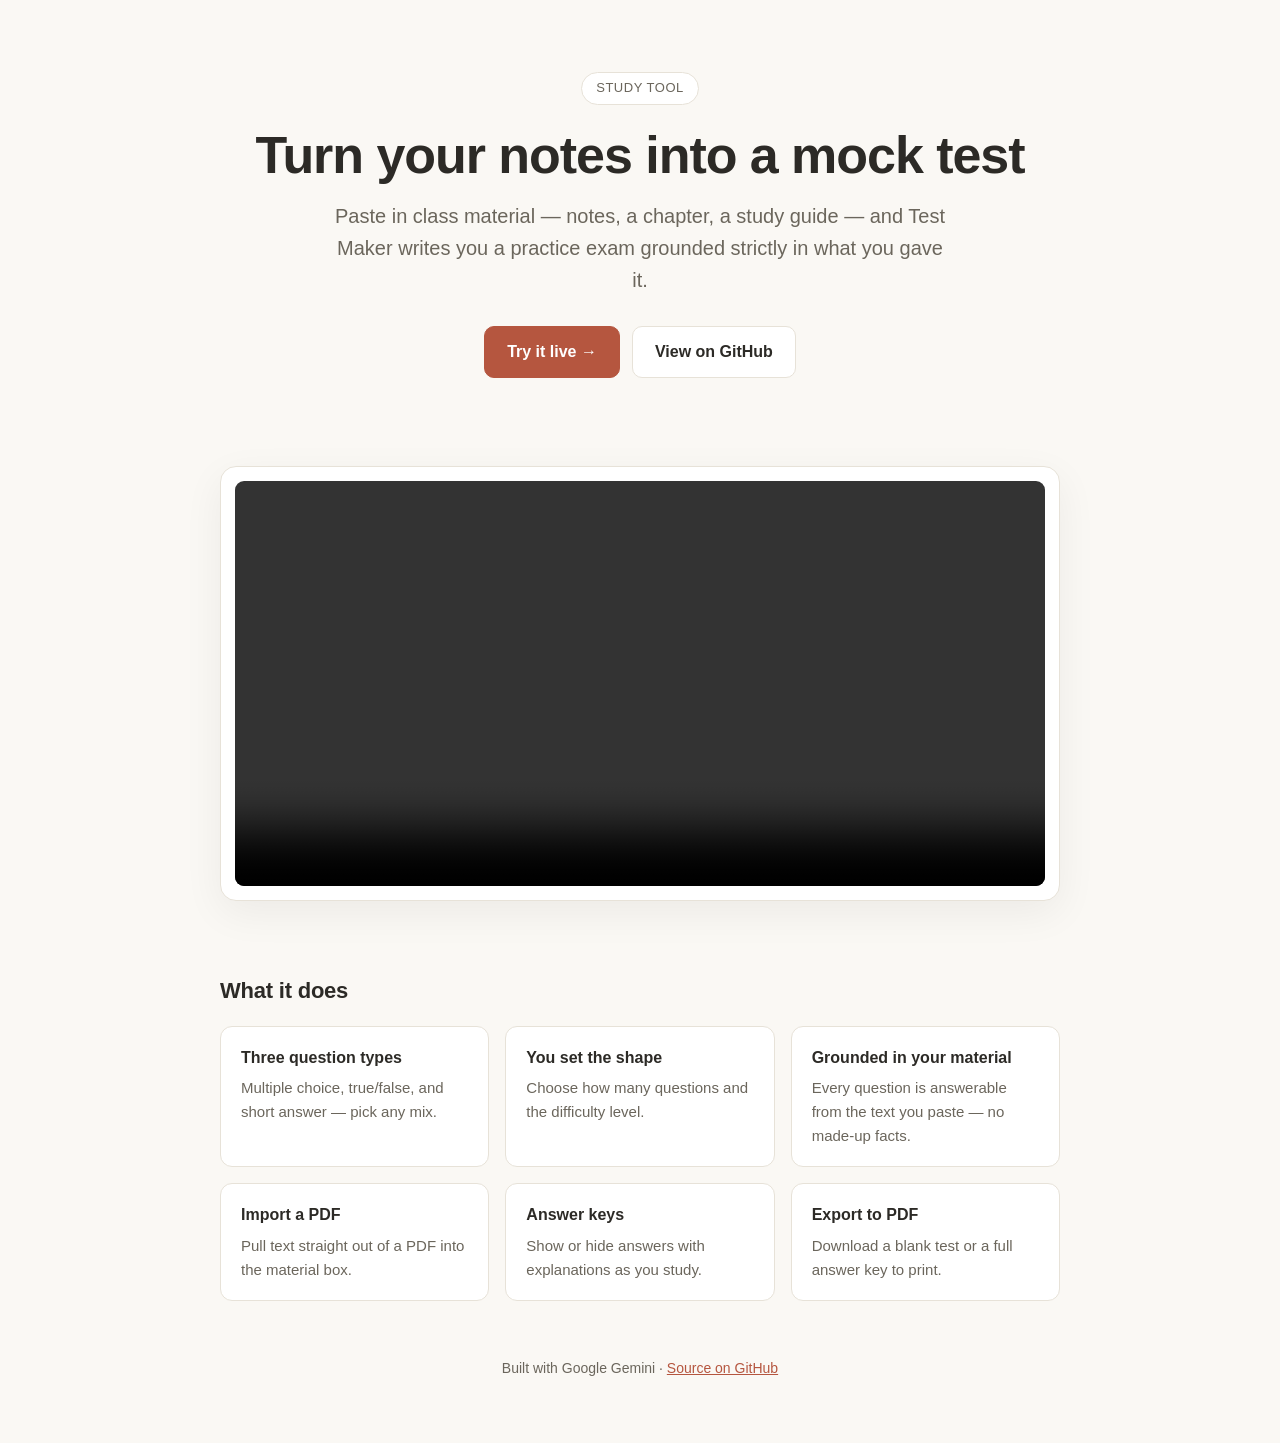
==== docs/index.html @ 85dd0e72 "Create index.html" ====
<!doctype html>
<html lang="en">
  <head>
    <meta charset="utf-8" />
    <meta name="viewport" content="width=device-width, initial-scale=1" />
    <title>Test Maker — paste your notes, get a mock test</title>
    <meta
      name="description"
      content="Test Maker turns class material into a mock test — multiple choice, true/false, and short answer, grounded in what you paste."
    />
    <!-- Open Graph: nice preview when the link is shared -->
    <meta property="og:title" content="Test Maker" />
    <meta
      property="og:description"
      content="Paste class material, get a mock test. Multiple choice, true/false, and short answer with answer keys."
    />
    <meta property="og:type" content="website" />
    <style>
      :root {
        --bg: #faf8f4;
        --card: #ffffff;
        --ink: #2c2a26;
        --muted: #6b665c;
        --accent: #b5563f;
        --accent-ink: #ffffff;
        --line: #e7e2d8;
        --good: #3f7d52;
      }
      * { box-sizing: border-box; }
      html { scroll-behavior: smooth; }
      body {
        margin: 0;
        font: 16px/1.6 -apple-system, BlinkMacSystemFont, "Segoe UI", Roboto,
          Helvetica, Arial, sans-serif;
        color: var(--ink);
        background: var(--bg);
        -webkit-font-smoothing: antialiased;
      }
      .wrap { max-width: 880px; margin: 0 auto; padding: 0 20px; }

      header { padding: 72px 0 40px; text-align: center; }
      .badge {
        display: inline-block;
        font-size: 13px;
        letter-spacing: 0.04em;
        text-transform: uppercase;
        color: var(--muted);
        border: 1px solid var(--line);
        background: var(--card);
        border-radius: 999px;
        padding: 5px 14px;
        margin-bottom: 22px;
      }
      h1 {
        font-size: clamp(34px, 6vw, 52px);
        line-height: 1.1;
        margin: 0 0 16px;
        letter-spacing: -0.02em;
      }
      .tagline { font-size: clamp(17px, 2.4vw, 20px); color: var(--muted); margin: 0 auto 30px; max-width: 620px; }

      .cta { display: flex; gap: 12px; justify-content: center; flex-wrap: wrap; }
      .btn {
        display: inline-block;
        text-decoration: none;
        font-weight: 600;
        padding: 12px 22px;
        border-radius: 10px;
        border: 1px solid var(--line);
        transition: transform 0.08s ease, box-shadow 0.15s ease;
      }
      .btn:active { transform: translateY(1px); }
      .btn-primary { background: var(--accent); color: var(--accent-ink); border-color: var(--accent); }
      .btn-primary:hover { box-shadow: 0 6px 18px rgba(181, 86, 63, 0.28); }
      .btn-secondary { background: var(--card); color: var(--ink); }
      .btn-secondary:hover { box-shadow: 0 4px 14px rgba(0, 0, 0, 0.06); }

      .video-card {
        margin: 48px 0;
        background: var(--card);
        border: 1px solid var(--line);
        border-radius: 16px;
        padding: 14px;
        box-shadow: 0 12px 40px rgba(0, 0, 0, 0.06);
      }
      .video-card video { width: 100%; border-radius: 9px; display: block; }

      section { padding: 24px 0 8px; }
      h2 { font-size: 22px; margin: 0 0 18px; letter-spacing: -0.01em; }
      .features { display: grid; grid-template-columns: repeat(auto-fit, minmax(240px, 1fr)); gap: 16px; }
      .feature {
        background: var(--card);
        border: 1px solid var(--line);
        border-radius: 12px;
        padding: 18px 20px;
      }
      .feature h3 { margin: 0 0 6px; font-size: 16px; }
      .feature p { margin: 0; color: var(--muted); font-size: 15px; }

      footer { text-align: center; color: var(--muted); font-size: 14px; padding: 48px 0 64px; }
      footer a { color: var(--accent); }
    </style>
  </head>
  <body>
    <div class="wrap">
      <header>
        <span class="badge">Study tool</span>
        <h1>Turn your notes into a mock test</h1>
        <p class="tagline">
          Paste in class material — notes, a chapter, a study guide — and Test
          Maker writes you a practice exam grounded strictly in what you gave it.
        </p>
        <div class="cta">
          <!-- TODO: replace with your Vercel URL -->
          <a class="btn btn-primary" href="REPLACE_WITH_VERCEL_URL">Try it live →</a>
          <a class="btn btn-secondary" href="https://github.com/lucy-nyc/test-maker">View on GitHub</a>
        </div>
      </header>

      <div class="video-card">
        <!-- TODO: replace demo.mp4 with your video filename (placed in this docs/ folder) -->
        <video controls preload="metadata" playsinline poster="">
          <source src="demo.mp4" type="video/mp4" />
          Your browser can't play this video.
          <a href="demo.mp4">Download it instead.</a>
        </video>
      </div>

      <section>
        <h2>What it does</h2>
        <div class="features">
          <div class="feature">
            <h3>Three question types</h3>
            <p>Multiple choice, true/false, and short answer — pick any mix.</p>
          </div>
          <div class="feature">
            <h3>You set the shape</h3>
            <p>Choose how many questions and the difficulty level.</p>
          </div>
          <div class="feature">
            <h3>Grounded in your material</h3>
            <p>Every question is answerable from the text you paste — no made-up facts.</p>
          </div>
          <div class="feature">
            <h3>Import a PDF</h3>
            <p>Pull text straight out of a PDF into the material box.</p>
          </div>
          <div class="feature">
            <h3>Answer keys</h3>
            <p>Show or hide answers with explanations as you study.</p>
          </div>
          <div class="feature">
            <h3>Export to PDF</h3>
            <p>Download a blank test or a full answer key to print.</p>
          </div>
        </div>
      </section>

      <footer>
        Built with Google Gemini ·
        <a href="https://github.com/lucy-nyc/test-maker">Source on GitHub</a>
      </footer>
    </div>
  </body>
</html>
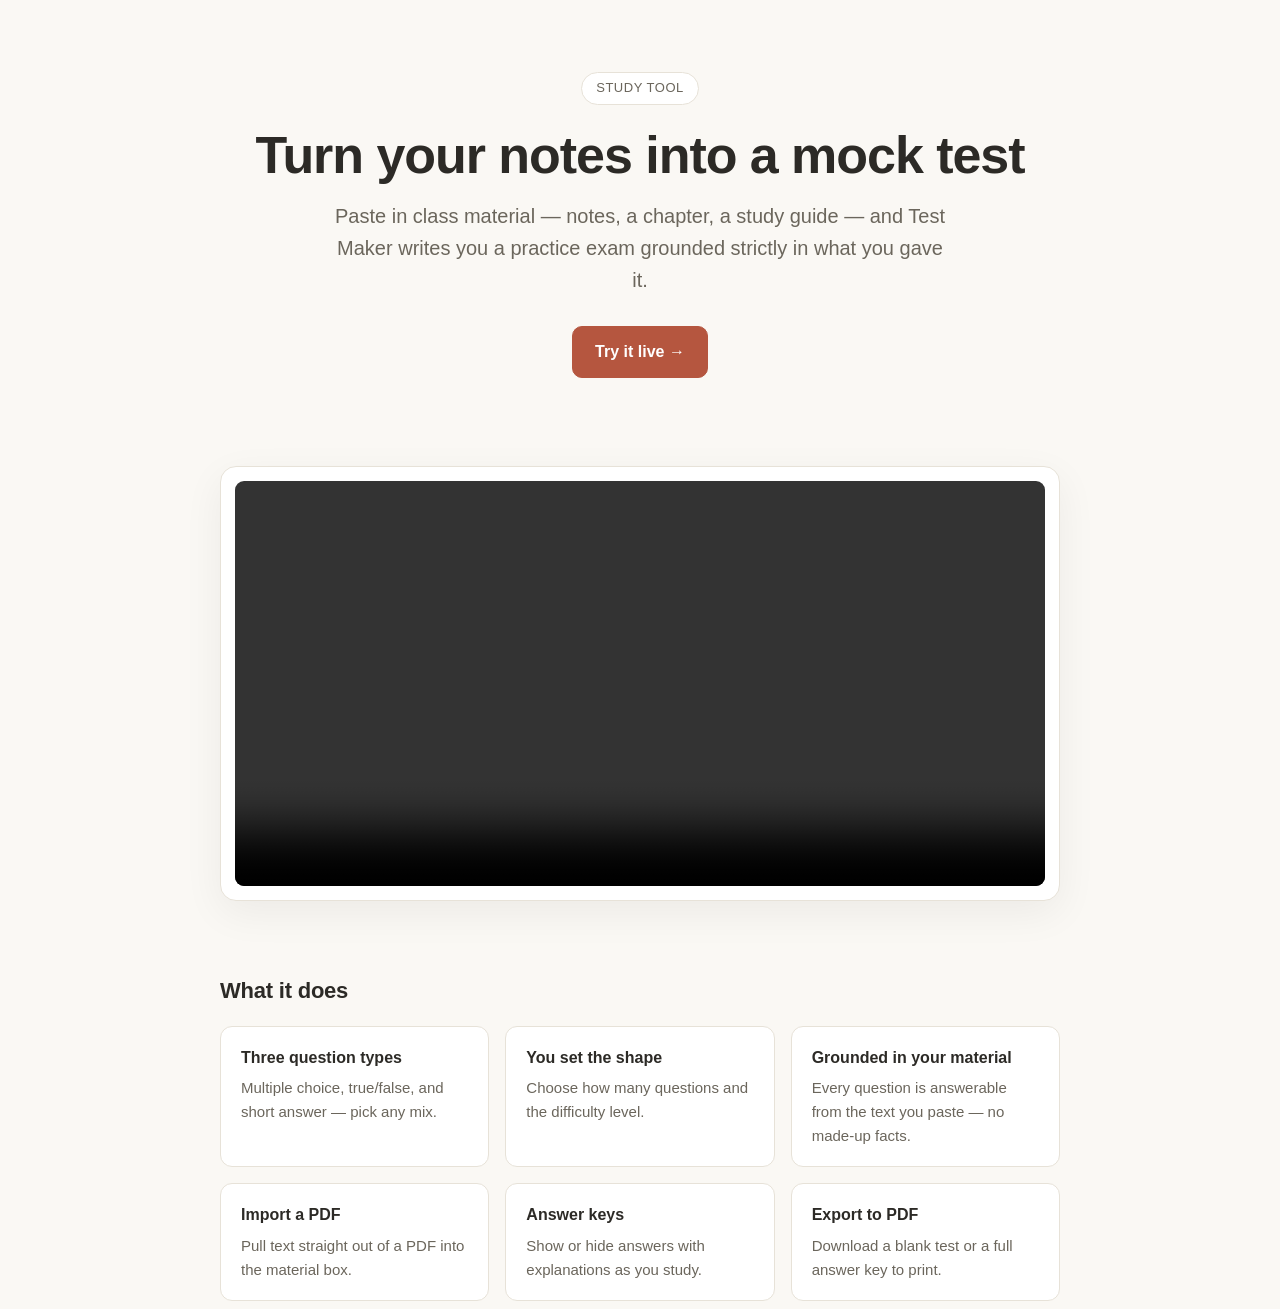
==== commit 225374ed: "Update index.html" ====
--- a/docs/index.html
+++ b/docs/index.html
@@ -111,15 +111,12 @@
           Maker writes you a practice exam grounded strictly in what you gave it.
         </p>
         <div class="cta">
-          <!-- TODO: replace with your Vercel URL -->
-          <a class="btn btn-primary" href="REPLACE_WITH_VERCEL_URL">Try it live →</a>
-          <a class="btn btn-secondary" href="https://github.com/lucy-nyc/test-maker">View on GitHub</a>
+          <a class="btn btn-primary" href="https://test-maker-murex.vercel.app/">Try it live →</a>
         </div>
       </header>
 
       <div class="video-card">
-        <!-- TODO: replace demo.mp4 with your video filename (placed in this docs/ folder) -->
-        <video controls preload="metadata" playsinline poster="">
+        <video controls preload="metadata" playsinline>
           <source src="demo.mp4" type="video/mp4" />
           Your browser can't play this video.
           <a href="demo.mp4">Download it instead.</a>
@@ -155,11 +152,6 @@
           </div>
         </div>
       </section>
-
-      <footer>
-        Built with Google Gemini ·
-        <a href="https://github.com/lucy-nyc/test-maker">Source on GitHub</a>
-      </footer>
     </div>
   </body>
 </html>
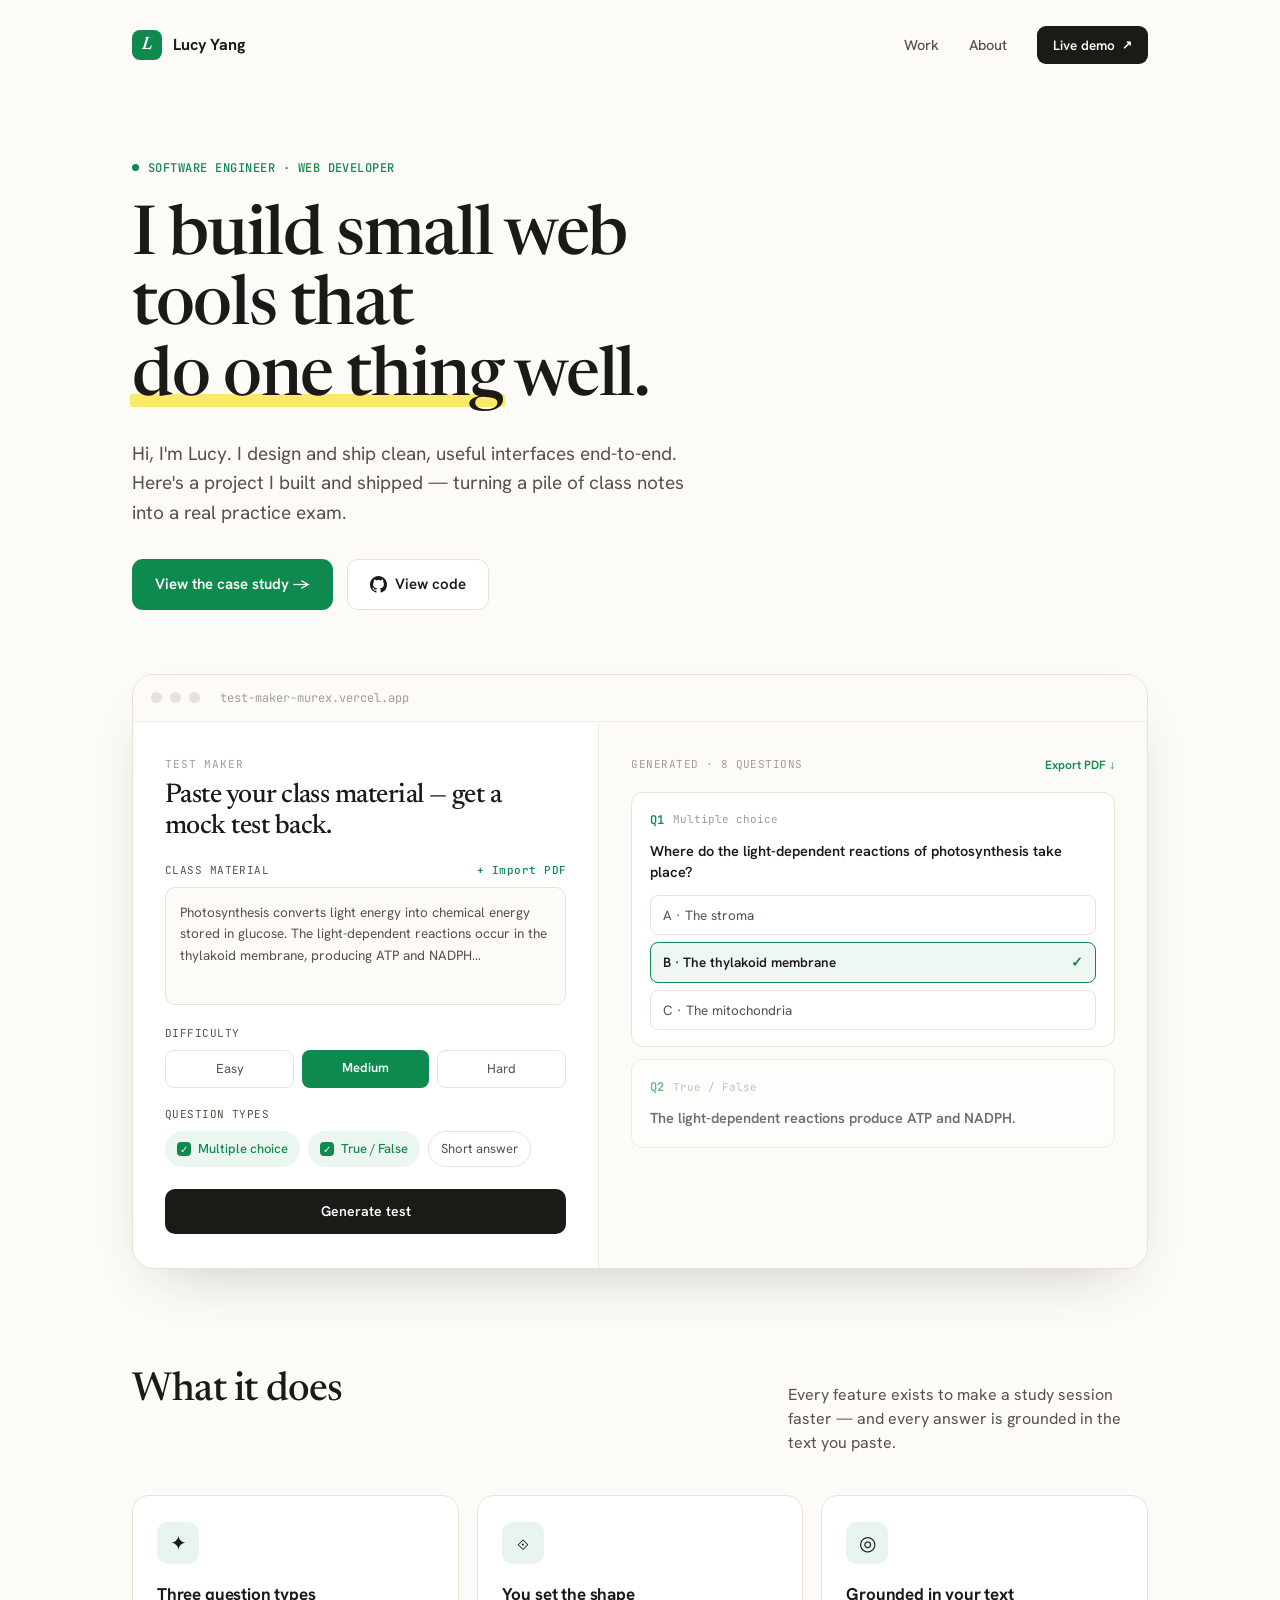
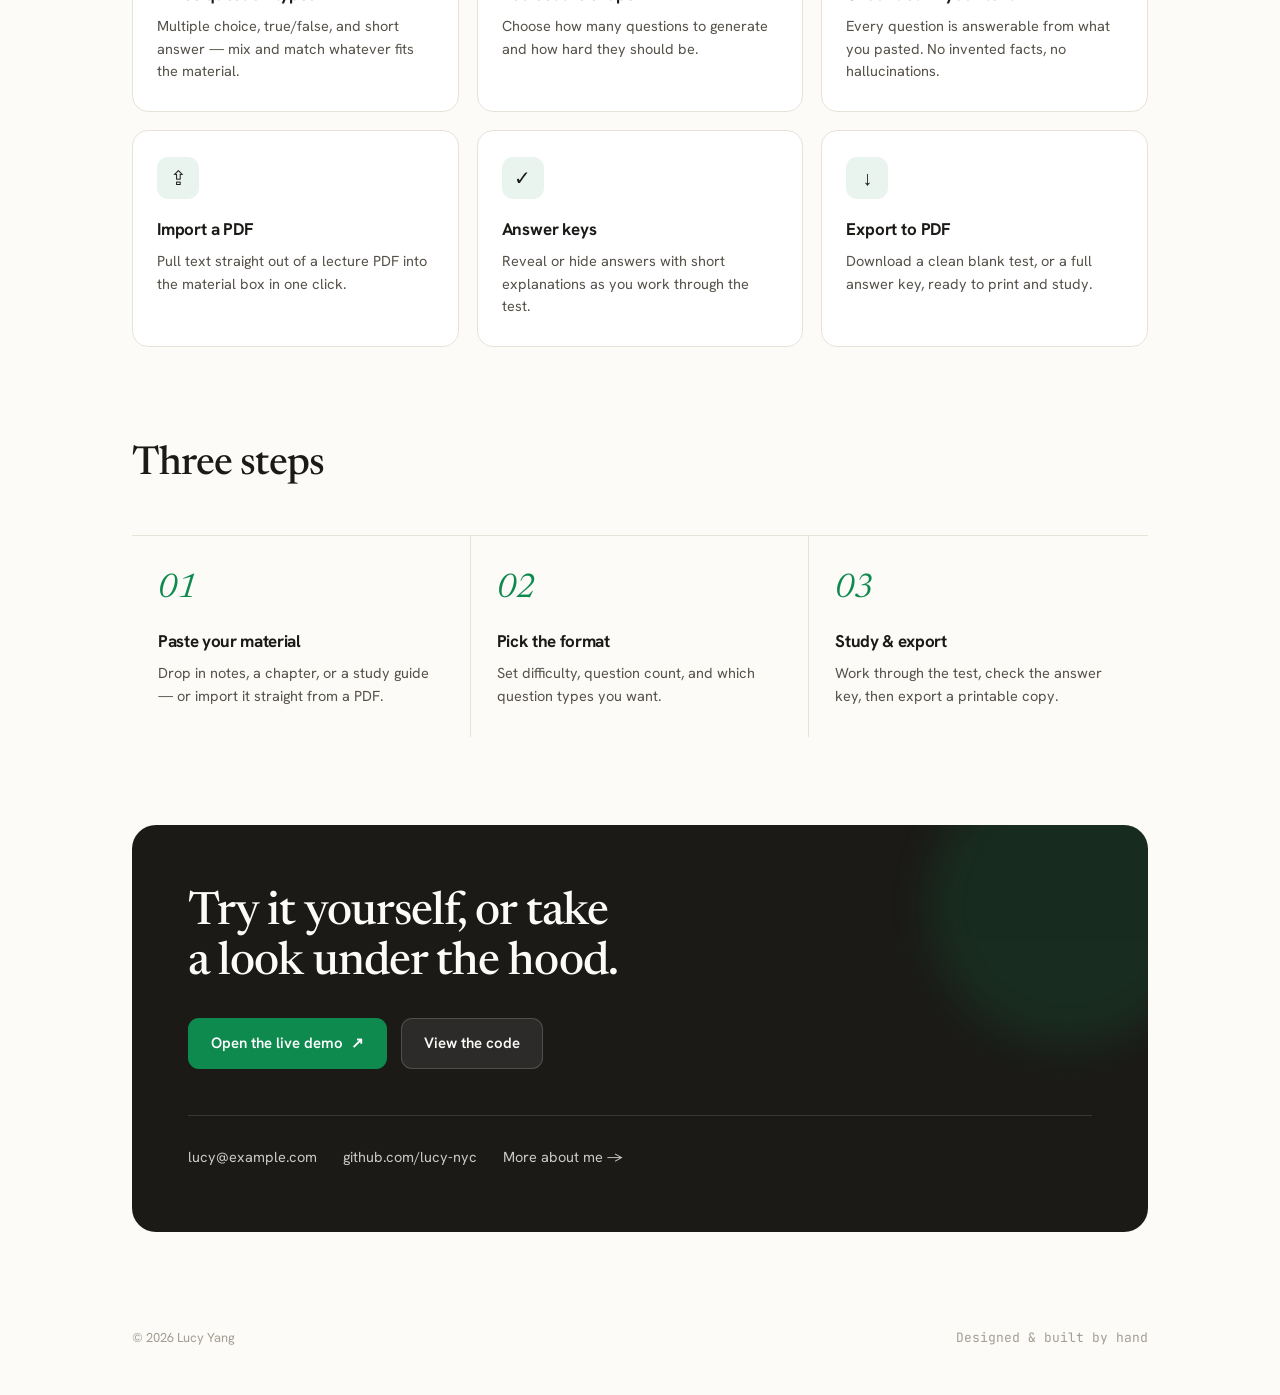
==== commit 0086d85d: "beautify scheme 1 beautify scheme 1" ====
--- a/docs/index.html
+++ b/docs/index.html
@@ -3,155 +3,141 @@
   <head>
     <meta charset="utf-8" />
     <meta name="viewport" content="width=device-width, initial-scale=1" />
-    <title>Test Maker — paste your notes, get a mock test</title>
-    <meta
-      name="description"
-      content="Test Maker turns class material into a mock test — multiple choice, true/false, and short answer, grounded in what you paste."
-    />
-    <!-- Open Graph: nice preview when the link is shared -->
-    <meta property="og:title" content="Test Maker" />
-    <meta
-      property="og:description"
-      content="Paste class material, get a mock test. Multiple choice, true/false, and short answer with answer keys."
-    />
+    <title>Lucy Yang — Software Engineer & Web Developer</title>
+    <meta name="description" content="Lucy Yang builds clean, useful web tools end-to-end. Featured project: Test Maker — turn class notes into a grounded practice exam." />
+    <meta property="og:title" content="Lucy Yang — Software Engineer & Web Developer" />
+    <meta property="og:description" content="I build small web tools that do one thing well. See Test Maker, live in production." />
     <meta property="og:type" content="website" />
-    <style>
-      :root {
-        --bg: #faf8f4;
-        --card: #ffffff;
-        --ink: #2c2a26;
-        --muted: #6b665c;
-        --accent: #b5563f;
-        --accent-ink: #ffffff;
-        --line: #e7e2d8;
-        --good: #3f7d52;
-      }
-      * { box-sizing: border-box; }
-      html { scroll-behavior: smooth; }
-      body {
-        margin: 0;
-        font: 16px/1.6 -apple-system, BlinkMacSystemFont, "Segoe UI", Roboto,
-          Helvetica, Arial, sans-serif;
-        color: var(--ink);
-        background: var(--bg);
-        -webkit-font-smoothing: antialiased;
-      }
-      .wrap { max-width: 880px; margin: 0 auto; padding: 0 20px; }
-
-      header { padding: 72px 0 40px; text-align: center; }
-      .badge {
-        display: inline-block;
-        font-size: 13px;
-        letter-spacing: 0.04em;
-        text-transform: uppercase;
-        color: var(--muted);
-        border: 1px solid var(--line);
-        background: var(--card);
-        border-radius: 999px;
-        padding: 5px 14px;
-        margin-bottom: 22px;
-      }
-      h1 {
-        font-size: clamp(34px, 6vw, 52px);
-        line-height: 1.1;
-        margin: 0 0 16px;
-        letter-spacing: -0.02em;
-      }
-      .tagline { font-size: clamp(17px, 2.4vw, 20px); color: var(--muted); margin: 0 auto 30px; max-width: 620px; }
-
-      .cta { display: flex; gap: 12px; justify-content: center; flex-wrap: wrap; }
-      .btn {
-        display: inline-block;
-        text-decoration: none;
-        font-weight: 600;
-        padding: 12px 22px;
-        border-radius: 10px;
-        border: 1px solid var(--line);
-        transition: transform 0.08s ease, box-shadow 0.15s ease;
-      }
-      .btn:active { transform: translateY(1px); }
-      .btn-primary { background: var(--accent); color: var(--accent-ink); border-color: var(--accent); }
-      .btn-primary:hover { box-shadow: 0 6px 18px rgba(181, 86, 63, 0.28); }
-      .btn-secondary { background: var(--card); color: var(--ink); }
-      .btn-secondary:hover { box-shadow: 0 4px 14px rgba(0, 0, 0, 0.06); }
-
-      .video-card {
-        margin: 48px 0;
-        background: var(--card);
-        border: 1px solid var(--line);
-        border-radius: 16px;
-        padding: 14px;
-        box-shadow: 0 12px 40px rgba(0, 0, 0, 0.06);
-      }
-      .video-card video { width: 100%; border-radius: 9px; display: block; }
-
-      section { padding: 24px 0 8px; }
-      h2 { font-size: 22px; margin: 0 0 18px; letter-spacing: -0.01em; }
-      .features { display: grid; grid-template-columns: repeat(auto-fit, minmax(240px, 1fr)); gap: 16px; }
-      .feature {
-        background: var(--card);
-        border: 1px solid var(--line);
-        border-radius: 12px;
-        padding: 18px 20px;
-      }
-      .feature h3 { margin: 0 0 6px; font-size: 16px; }
-      .feature p { margin: 0; color: var(--muted); font-size: 15px; }
-
-      footer { text-align: center; color: var(--muted); font-size: 14px; padding: 48px 0 64px; }
-      footer a { color: var(--accent); }
-    </style>
+    <link rel="preconnect" href="https://fonts.googleapis.com" />
+    <link rel="preconnect" href="https://fonts.gstatic.com" crossorigin />
+    <link href="https://fonts.googleapis.com/css2?family=Newsreader:ital,opsz,wght@0,6..72,400;0,6..72,500;0,6..72,600;1,6..72,400;1,6..72,500&family=Hanken+Grotesk:wght@400;500;600;700&family=JetBrains+Mono:wght@400;500;600&display=swap" rel="stylesheet" />
+    <link rel="stylesheet" href="site.css" />
   </head>
   <body>
-    <div class="wrap">
-      <header>
-        <span class="badge">Study tool</span>
-        <h1>Turn your notes into a mock test</h1>
-        <p class="tagline">
-          Paste in class material — notes, a chapter, a study guide — and Test
-          Maker writes you a practice exam grounded strictly in what you gave it.
-        </p>
-        <div class="cta">
-          <a class="btn btn-primary" href="https://test-maker-murex.vercel.app/">Try it live →</a>
+    <!-- NAV -->
+    <nav class="nav">
+      <a class="brand" href="index.html"><span class="brand-mark">L</span><b>Lucy Yang</b></a>
+      <div class="nav-links">
+        <a href="project.html">Work</a>
+        <a href="about.html">About</a>
+        <a class="cta" href="https://test-maker-murex.vercel.app/" target="_blank" rel="noopener">Live demo <span style="font-size:12px">↗</span></a>
+      </div>
+    </nav>
+
+    <!-- HERO -->
+    <header class="wrap" style="padding-top:64px;padding-bottom:40px">
+      <div class="kicker" style="margin-bottom:26px"><span class="dot"></span> Software engineer · web developer</div>
+      <h1 style="font-size:68px;line-height:1.04;max-width:14ch">I build small web tools that <span class="mark">do one thing</span> well.</h1>
+      <p style="font-size:19px;line-height:1.55;color:var(--muted);max-width:52ch;margin-top:24px">Hi, I'm Lucy. I design and ship clean, useful interfaces end-to-end. Here's a project I built and shipped — turning a pile of class notes into a real practice exam.</p>
+      <div style="display:flex;gap:14px;margin-top:32px;flex-wrap:wrap">
+        <a class="btn btn-primary" href="project.html">View the case study →</a>
+        <a class="btn btn-ghost" href="https://github.com/lucy-nyc/test-maker" target="_blank" rel="noopener">
+          <svg width="17" height="17" viewBox="0 0 16 16" fill="currentColor" aria-hidden="true"><path d="M8 0C3.58 0 0 3.58 0 8c0 3.54 2.29 6.53 5.47 7.59.4.07.55-.17.55-.38 0-.19-.01-.82-.01-1.49-2.01.37-2.53-.49-2.69-.94-.09-.23-.48-.94-.82-1.13-.28-.15-.68-.52-.01-.53.63-.01 1.08.58 1.23.82.72 1.21 1.87.87 2.33.66.07-.52.28-.87.51-1.07-1.78-.2-3.64-.89-3.64-3.95 0-.87.31-1.59.82-2.15-.08-.2-.36-1.02.08-2.12 0 0 .67-.21 2.2.82.64-.18 1.32-.27 2-.27.68 0 1.36.09 2 .27 1.53-1.04 2.2-.82 2.2-.82.44 1.1.16 1.92.08 2.12.51.56.82 1.27.82 2.15 0 3.07-1.87 3.75-3.65 3.95.29.25.54.73.54 1.48 0 1.07-.01 1.93-.01 2.2 0 .21.15.46.55.38A8.01 8.01 0 0016 8c0-4.42-3.58-8-8-8z"/></svg>
+          View code
+        </a>
+      </div>
+    </header>
+
+    <!-- FEATURED PROJECT MOCKUP -->
+    <section class="wrap" style="padding-top:24px;padding-bottom:20px">
+      <div class="card" style="border-radius:22px;box-shadow:0 24px 60px -30px rgba(27,26,23,0.28);overflow:hidden">
+        <div style="display:flex;align-items:center;gap:8px;padding:14px 18px;border-bottom:1px solid #f0ede4;background:var(--bg)">
+          <span style="width:11px;height:11px;border-radius:50%;background:var(--line)"></span>
+          <span style="width:11px;height:11px;border-radius:50%;background:var(--line)"></span>
+          <span style="width:11px;height:11px;border-radius:50%;background:var(--line)"></span>
+          <span style="margin-left:12px;font-family:var(--f-mono);font-size:12px;color:var(--faint)">test-maker-murex.vercel.app</span>
         </div>
-      </header>
-
-      <div class="video-card">
-        <video controls preload="metadata" playsinline>
-          <source src="demo.mp4" type="video/mp4" />
-          Your browser can't play this video.
-          <a href="demo.mp4">Download it instead.</a>
-        </video>
-      </div>
-
-      <section>
-        <h2>What it does</h2>
-        <div class="features">
-          <div class="feature">
-            <h3>Three question types</h3>
-            <p>Multiple choice, true/false, and short answer — pick any mix.</p>
+        <div style="display:grid;grid-template-columns:0.92fr 1.08fr">
+          <!-- input side -->
+          <div style="padding:34px 32px;border-right:1px solid #f0ede4">
+            <div style="font-family:var(--f-mono);font-size:11px;letter-spacing:0.08em;text-transform:uppercase;color:var(--faint);margin-bottom:8px">Test Maker</div>
+            <h3 style="font-size:27px;line-height:1.15;margin-bottom:20px">Paste your class material — get a mock test back.</h3>
+            <div style="font-family:var(--f-mono);font-size:11px;letter-spacing:0.04em;text-transform:uppercase;color:var(--muted);margin-bottom:8px;display:flex;justify-content:space-between;align-items:center">Class material <span style="color:var(--accent);text-transform:none;font-weight:500">+ Import PDF</span></div>
+            <div style="background:var(--bg);border:1px solid var(--line);border-radius:10px;padding:14px;font-size:13.5px;line-height:1.6;color:var(--muted);height:118px;overflow:hidden">Photosynthesis converts light energy into chemical energy stored in glucose. The light-dependent reactions occur in the thylakoid membrane, producing ATP and NADPH…</div>
+            <div style="margin-top:20px;font-family:var(--f-mono);font-size:11px;letter-spacing:0.04em;text-transform:uppercase;color:var(--muted);margin-bottom:9px">Difficulty</div>
+            <div style="display:flex;gap:8px">
+              <span style="flex:1;text-align:center;padding:8px;border-radius:8px;border:1px solid var(--line);font-size:13px;color:var(--muted)">Easy</span>
+              <span style="flex:1;text-align:center;padding:8px;border-radius:8px;background:var(--accent);color:#fff;font-size:13px;font-weight:600">Medium</span>
+              <span style="flex:1;text-align:center;padding:8px;border-radius:8px;border:1px solid var(--line);font-size:13px;color:var(--muted)">Hard</span>
+            </div>
+            <div style="margin-top:18px;font-family:var(--f-mono);font-size:11px;letter-spacing:0.04em;text-transform:uppercase;color:var(--muted);margin-bottom:9px">Question types</div>
+            <div style="display:flex;flex-wrap:wrap;gap:8px">
+              <span style="display:flex;align-items:center;gap:7px;padding:7px 12px;border-radius:20px;background:rgba(15,138,79,0.08);font-size:13px;font-weight:500;color:var(--accent)"><span style="width:14px;height:14px;border-radius:4px;background:var(--accent);color:#fff;font-size:10px;display:flex;align-items:center;justify-content:center">✓</span>Multiple choice</span>
+              <span style="display:flex;align-items:center;gap:7px;padding:7px 12px;border-radius:20px;background:rgba(15,138,79,0.08);font-size:13px;font-weight:500;color:var(--accent)"><span style="width:14px;height:14px;border-radius:4px;background:var(--accent);color:#fff;font-size:10px;display:flex;align-items:center;justify-content:center">✓</span>True / False</span>
+              <span style="display:flex;align-items:center;gap:7px;padding:7px 12px;border-radius:20px;border:1px solid var(--line);font-size:13px;color:var(--muted)">Short answer</span>
+            </div>
+            <div style="margin-top:22px;background:var(--ink);color:#fff;text-align:center;padding:12px;border-radius:10px;font-weight:600;font-size:14px">Generate test</div>
           </div>
-          <div class="feature">
-            <h3>You set the shape</h3>
-            <p>Choose how many questions and the difficulty level.</p>
-          </div>
-          <div class="feature">
-            <h3>Grounded in your material</h3>
-            <p>Every question is answerable from the text you paste — no made-up facts.</p>
-          </div>
-          <div class="feature">
-            <h3>Import a PDF</h3>
-            <p>Pull text straight out of a PDF into the material box.</p>
-          </div>
-          <div class="feature">
-            <h3>Answer keys</h3>
-            <p>Show or hide answers with explanations as you study.</p>
-          </div>
-          <div class="feature">
-            <h3>Export to PDF</h3>
-            <p>Download a blank test or a full answer key to print.</p>
+          <!-- output side -->
+          <div style="padding:34px 32px;background:var(--bg)">
+            <div style="display:flex;align-items:center;justify-content:space-between;margin-bottom:18px">
+              <div style="font-family:var(--f-mono);font-size:11px;letter-spacing:0.04em;text-transform:uppercase;color:var(--faint)">Generated · 8 questions</div>
+              <span style="font-size:12px;font-weight:600;color:var(--accent)">Export PDF ↓</span>
+            </div>
+            <div class="card" style="border-radius:12px;padding:18px 18px 16px;margin-bottom:12px">
+              <div style="display:flex;gap:9px;margin-bottom:11px"><span style="font-family:var(--f-mono);font-size:12px;font-weight:600;color:var(--accent)">Q1</span><span style="font-size:11px;font-family:var(--f-mono);color:var(--faint);align-self:center">Multiple choice</span></div>
+              <p style="font-size:14.5px;font-weight:600;line-height:1.5;margin-bottom:12px">Where do the light-dependent reactions of photosynthesis take place?</p>
+              <div style="display:flex;flex-direction:column;gap:7px;font-size:13.5px;color:var(--muted)">
+                <div style="padding:9px 12px;border:1px solid var(--line);border-radius:8px">A · The stroma</div>
+                <div style="padding:9px 12px;border:1px solid var(--accent);border-radius:8px;background:rgba(15,138,79,0.07);color:var(--ink);font-weight:600;display:flex;justify-content:space-between">B · The thylakoid membrane <span style="color:var(--accent)">✓</span></div>
+                <div style="padding:9px 12px;border:1px solid var(--line);border-radius:8px">C · The mitochondria</div>
+              </div>
+            </div>
+            <div class="card" style="border-radius:12px;padding:18px;opacity:0.62">
+              <div style="display:flex;gap:9px;margin-bottom:11px"><span style="font-family:var(--f-mono);font-size:12px;font-weight:600;color:var(--accent)">Q2</span><span style="font-size:11px;font-family:var(--f-mono);color:var(--faint);align-self:center">True / False</span></div>
+              <p style="font-size:14.5px;font-weight:600;line-height:1.5">The light-dependent reactions produce ATP and NADPH.</p>
+            </div>
           </div>
         </div>
-      </section>
-    </div>
+      </div>
+    </section>
+
+    <!-- FEATURES -->
+    <section class="wrap" style="padding-top:72px;padding-bottom:24px">
+      <div style="display:flex;align-items:baseline;justify-content:space-between;flex-wrap:wrap;gap:16px;margin-bottom:40px">
+        <h2 style="font-size:40px">What it does</h2>
+        <p style="font-size:16px;color:var(--muted);max-width:40ch">Every feature exists to make a study session faster — and every answer is grounded in the text you paste.</p>
+      </div>
+      <div class="grid-3">
+        <div class="feature card"><div class="ic">✦</div><h3>Three question types</h3><p>Multiple choice, true/false, and short answer — mix and match whatever fits the material.</p></div>
+        <div class="feature card"><div class="ic">⟐</div><h3>You set the shape</h3><p>Choose how many questions to generate and how hard they should be.</p></div>
+        <div class="feature card"><div class="ic">◎</div><h3>Grounded in your text</h3><p>Every question is answerable from what you pasted. No invented facts, no hallucinations.</p></div>
+        <div class="feature card"><div class="ic">⇪</div><h3>Import a PDF</h3><p>Pull text straight out of a lecture PDF into the material box in one click.</p></div>
+        <div class="feature card"><div class="ic">✓</div><h3>Answer keys</h3><p>Reveal or hide answers with short explanations as you work through the test.</p></div>
+        <div class="feature card"><div class="ic">↓</div><h3>Export to PDF</h3><p>Download a clean blank test, or a full answer key, ready to print and study.</p></div>
+      </div>
+    </section>
+
+    <!-- HOW IT WORKS -->
+    <section class="wrap" style="padding-top:64px;padding-bottom:64px">
+      <h2 style="font-size:40px;margin-bottom:40px">Three steps</h2>
+      <div style="display:grid;grid-template-columns:repeat(3,1fr);border-top:1px solid var(--line)">
+        <div style="padding:28px 26px 30px;border-right:1px solid var(--line)"><div class="serif-i" style="font-family:var(--f-display);font-size:34px;color:var(--accent);margin-bottom:14px">01</div><h3 style="font-family:var(--f-body);font-size:17px;font-weight:700;margin-bottom:8px">Paste your material</h3><p style="font-size:14.5px;line-height:1.55;color:var(--muted)">Drop in notes, a chapter, or a study guide — or import it straight from a PDF.</p></div>
+        <div style="padding:28px 26px 30px;border-right:1px solid var(--line)"><div class="serif-i" style="font-family:var(--f-display);font-size:34px;color:var(--accent);margin-bottom:14px">02</div><h3 style="font-family:var(--f-body);font-size:17px;font-weight:700;margin-bottom:8px">Pick the format</h3><p style="font-size:14.5px;line-height:1.55;color:var(--muted)">Set difficulty, question count, and which question types you want.</p></div>
+        <div style="padding:28px 26px 30px"><div class="serif-i" style="font-family:var(--f-display);font-size:34px;color:var(--accent);margin-bottom:14px">03</div><h3 style="font-family:var(--f-body);font-size:17px;font-weight:700;margin-bottom:8px">Study & export</h3><p style="font-size:14.5px;line-height:1.55;color:var(--muted)">Work through the test, check the answer key, then export a printable copy.</p></div>
+      </div>
+    </section>
+
+    <!-- CTA / CONTACT -->
+    <section class="wrap" style="padding-top:24px;padding-bottom:96px">
+      <div class="cta-block">
+        <div class="orb"></div>
+        <h2 style="font-size:46px;line-height:1.08;max-width:16ch;position:relative">Try it yourself, or take a look under the hood.</h2>
+        <div style="display:flex;gap:14px;margin-top:30px;flex-wrap:wrap;position:relative">
+          <a class="btn btn-primary" href="https://test-maker-murex.vercel.app/" target="_blank" rel="noopener">Open the live demo <span>↗</span></a>
+          <a class="btn" style="background:rgba(255,255,255,0.08);border:1px solid rgba(255,255,255,0.16);color:var(--bg)" href="https://github.com/lucy-nyc/test-maker" target="_blank" rel="noopener">View the code</a>
+        </div>
+        <div style="display:flex;gap:26px;margin-top:46px;padding-top:30px;border-top:1px solid rgba(255,255,255,0.12);flex-wrap:wrap;font-size:14.5px;position:relative">
+          <a href="mailto:lucy@example.com" style="color:var(--bg);opacity:0.78">lucy@example.com</a>
+          <a href="https://github.com/lucy-nyc" target="_blank" rel="noopener" style="color:var(--bg);opacity:0.78">github.com/lucy-nyc</a>
+          <a href="about.html" style="color:var(--bg);opacity:0.78">More about me →</a>
+        </div>
+      </div>
+    </section>
+
+    <footer class="footer">
+      <span>© 2026 Lucy Yang</span>
+      <span class="mono">Designed &amp; built by hand</span>
+    </footer>
   </body>
 </html>
--- a/docs/site.css
+++ b/docs/site.css
@@ -0,0 +1,151 @@
+/* ==========================================================================
+   Lucy Yang — portfolio site styles
+   Editorial serif + grotesk, paper & ink, highlighter-green accent.
+   ========================================================================== */
+
+:root {
+  --bg: #fcfbf8;
+  --card: #ffffff;
+  --ink: #1b1a17;
+  --ink-2: #3a3833;
+  --muted: #56524a;
+  --faint: #a39e92;
+  --accent: #0f8a4f;
+  --hl: #fce96a;
+  --line: #e7e3d9;
+
+  --f-display: "Newsreader", Georgia, serif;
+  --f-body: "Hanken Grotesk", -apple-system, BlinkMacSystemFont, "Segoe UI", sans-serif;
+  --f-mono: "JetBrains Mono", ui-monospace, monospace;
+
+  --maxw: 1080px;
+}
+
+* { box-sizing: border-box; margin: 0; padding: 0; }
+html { scroll-behavior: smooth; }
+body {
+  background: var(--bg);
+  color: var(--ink);
+  font-family: var(--f-body);
+  line-height: 1.5;
+  -webkit-font-smoothing: antialiased;
+  overflow-x: hidden;
+}
+::selection { background: var(--hl); }
+a { text-decoration: none; color: inherit; }
+img, video { max-width: 100%; display: block; }
+
+.wrap { max-width: var(--maxw); margin: 0 auto; padding: 0 32px; }
+.narrow { max-width: 760px; margin: 0 auto; }
+
+/* highlighter marker behind text */
+.mark { position: relative; white-space: nowrap; }
+.mark::after {
+  content: "";
+  position: absolute; left: -2px; right: -2px; bottom: 6px;
+  height: 13px; background: var(--hl); border-radius: 2px; z-index: -1;
+}
+.mark.thin::after { bottom: 2px; height: 9px; }
+
+/* ---- nav ---------------------------------------------------------------- */
+.nav {
+  max-width: var(--maxw); margin: 0 auto;
+  padding: 26px 32px;
+  display: flex; align-items: center; justify-content: space-between;
+}
+.brand { display: flex; align-items: center; gap: 11px; }
+.brand-mark {
+  width: 30px; height: 30px; border-radius: 8px; background: var(--accent);
+  color: #fff; display: flex; align-items: center; justify-content: center;
+  font-family: var(--f-display); font-style: italic; font-weight: 600; font-size: 18px;
+}
+.brand b { font-weight: 700; font-size: 16px; letter-spacing: -0.01em; }
+.nav-links { display: flex; align-items: center; gap: 30px; font-size: 14.5px; font-weight: 500; }
+.nav-links a { color: var(--muted); }
+.nav-links a.active { color: var(--ink); }
+.nav-links a.cta {
+  display: flex; align-items: center; gap: 7px;
+  background: var(--ink); color: var(--bg);
+  padding: 9px 16px; border-radius: 9px; font-weight: 600; font-size: 13.5px;
+}
+
+/* ---- buttons ------------------------------------------------------------ */
+.btn {
+  display: inline-flex; align-items: center; gap: 8px;
+  font-weight: 600; font-size: 15px; padding: 13px 22px; border-radius: 11px;
+  border: 1px solid transparent; transition: filter 0.15s, box-shadow 0.15s;
+}
+.btn-primary { background: var(--accent); color: #fff; }
+.btn-primary:hover { filter: brightness(1.08); }
+.btn-dark { background: var(--ink); color: var(--bg); }
+.btn-dark:hover { filter: brightness(1.25); }
+.btn-ghost { background: var(--card); border-color: var(--line); color: var(--ink); }
+.btn-ghost:hover { box-shadow: 0 4px 14px rgba(27, 26, 23, 0.06); }
+
+/* ---- type helpers ------------------------------------------------------- */
+.eyebrow {
+  font-family: var(--f-mono); font-size: 12px; letter-spacing: 0.06em;
+  text-transform: uppercase; color: var(--accent);
+}
+.eyebrow.mute { color: var(--faint); }
+.kicker {
+  display: inline-flex; align-items: center; gap: 9px;
+  font-family: var(--f-mono); font-size: 12px; font-weight: 500;
+  letter-spacing: 0.04em; text-transform: uppercase; color: var(--accent);
+}
+.kicker .dot { width: 7px; height: 7px; border-radius: 50%; background: var(--accent); }
+
+h1, h2, h3 { font-family: var(--f-display); font-weight: 500; letter-spacing: -0.02em; }
+.serif-i { font-style: italic; }
+
+/* ---- cards & grids ------------------------------------------------------ */
+.card {
+  background: var(--card); border: 1px solid var(--line); border-radius: 16px;
+}
+.grid-3 { display: grid; grid-template-columns: repeat(3, 1fr); gap: 18px; }
+.grid-2 { display: grid; grid-template-columns: 1fr 1fr; gap: 18px; }
+
+.feature { padding: 26px 24px 28px; }
+.feature .ic {
+  width: 42px; height: 42px; border-radius: 11px; background: rgba(15, 138, 79, 0.09);
+  display: flex; align-items: center; justify-content: center; font-size: 20px; margin-bottom: 18px;
+}
+.feature h3 { font-family: var(--f-body); font-size: 17px; font-weight: 700; letter-spacing: -0.01em; margin-bottom: 8px; }
+.feature p { font-size: 14.5px; line-height: 1.55; color: var(--muted); }
+
+/* tags / chips */
+.tag {
+  font-family: var(--f-mono); font-size: 13px; padding: 8px 13px;
+  border: 1px solid var(--line); border-radius: 8px; background: var(--card); color: var(--ink-2);
+}
+code {
+  font-family: var(--f-mono); font-size: 0.86em;
+  background: rgba(15,138,79,0.08); color: var(--accent);
+  padding: 1px 5px; border-radius: 4px;
+}
+
+/* ---- footer ------------------------------------------------------------- */
+.footer {
+  max-width: var(--maxw); margin: 0 auto; padding: 0 32px 48px;
+  display: flex; justify-content: space-between; align-items: center;
+  flex-wrap: wrap; gap: 12px; font-size: 13px; color: var(--faint);
+}
+.footer .mono { font-family: var(--f-mono); }
+
+/* dark CTA block */
+.cta-block {
+  background: var(--ink); border-radius: 24px; padding: 64px 56px;
+  color: var(--bg); position: relative; overflow: hidden;
+}
+.cta-block .orb {
+  position: absolute; right: -60px; top: -60px; width: 280px; height: 280px;
+  border-radius: 50%; background: var(--accent); opacity: 0.16; filter: blur(20px);
+}
+
+/* ---- responsive --------------------------------------------------------- */
+@media (max-width: 860px) {
+  .grid-3 { grid-template-columns: 1fr; }
+  .grid-2 { grid-template-columns: 1fr; }
+  .nav-links { gap: 18px; }
+  h1 { font-size: 44px !important; }
+}
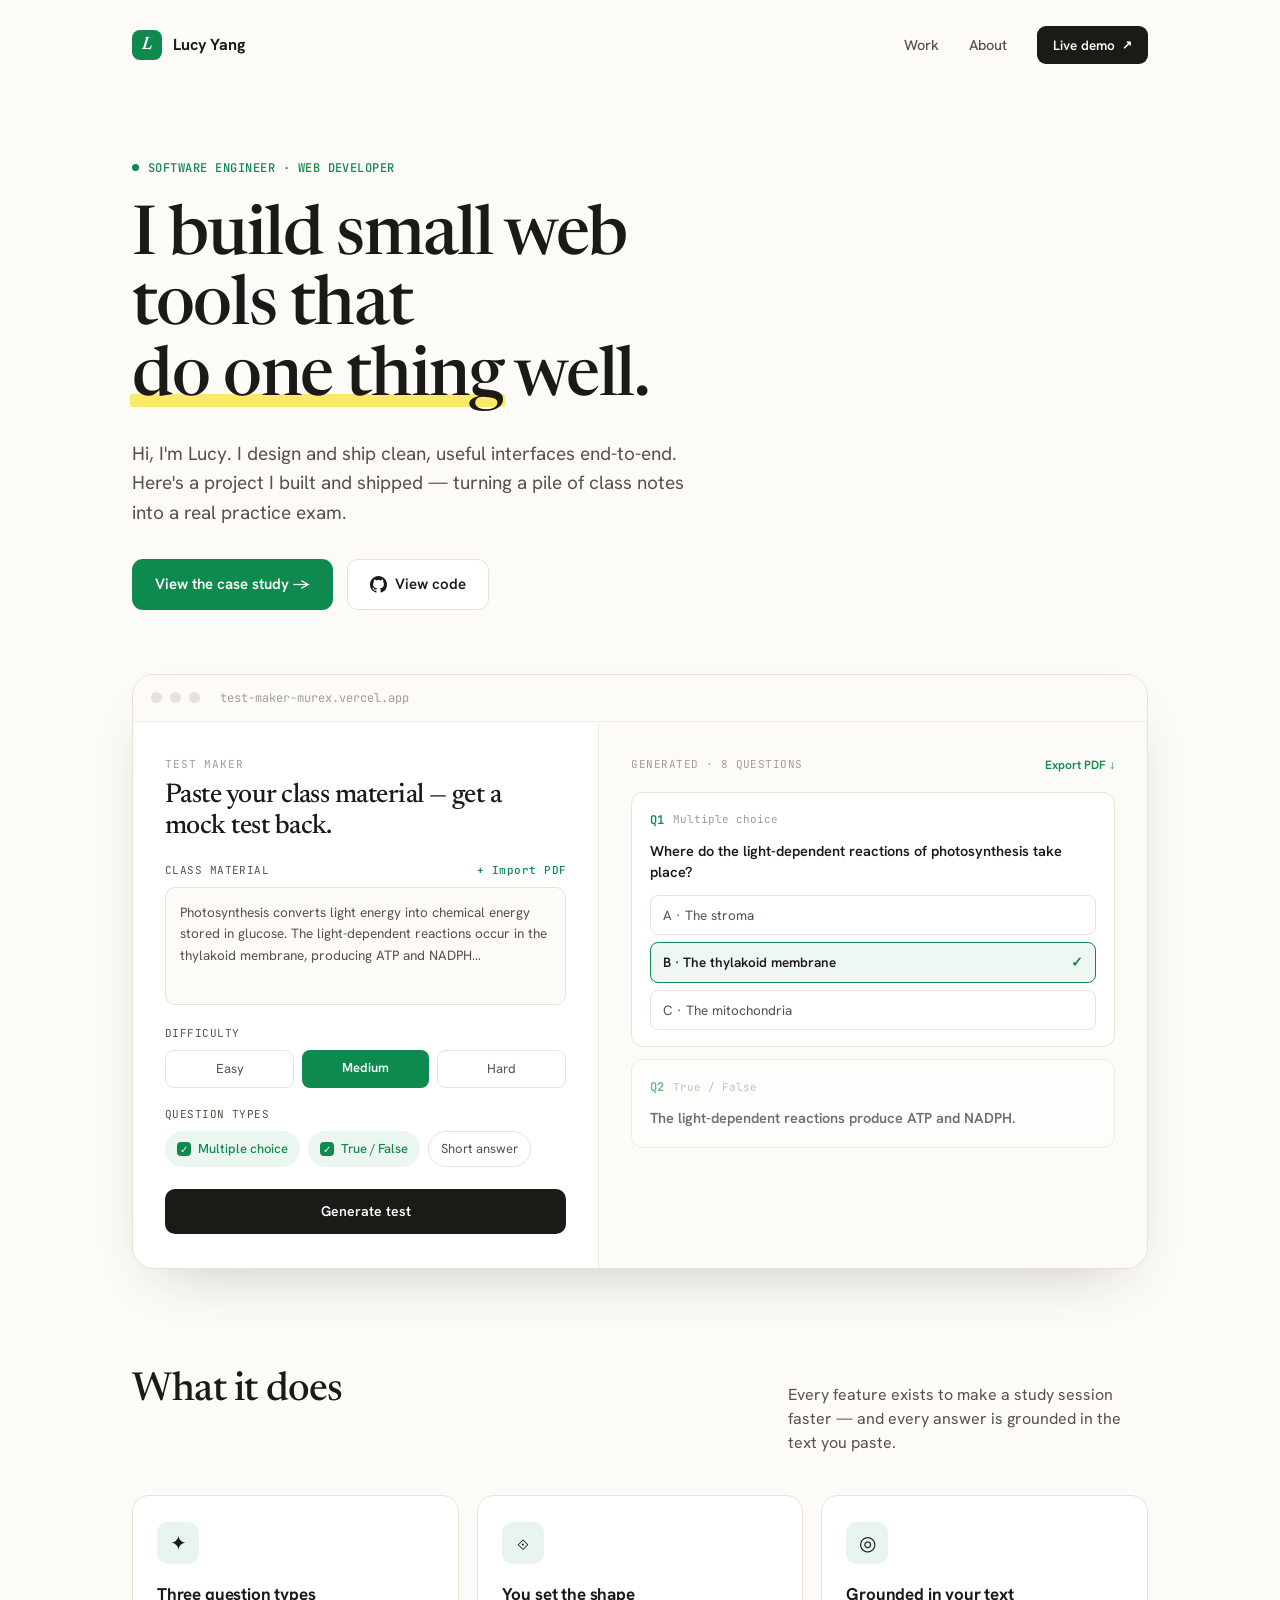
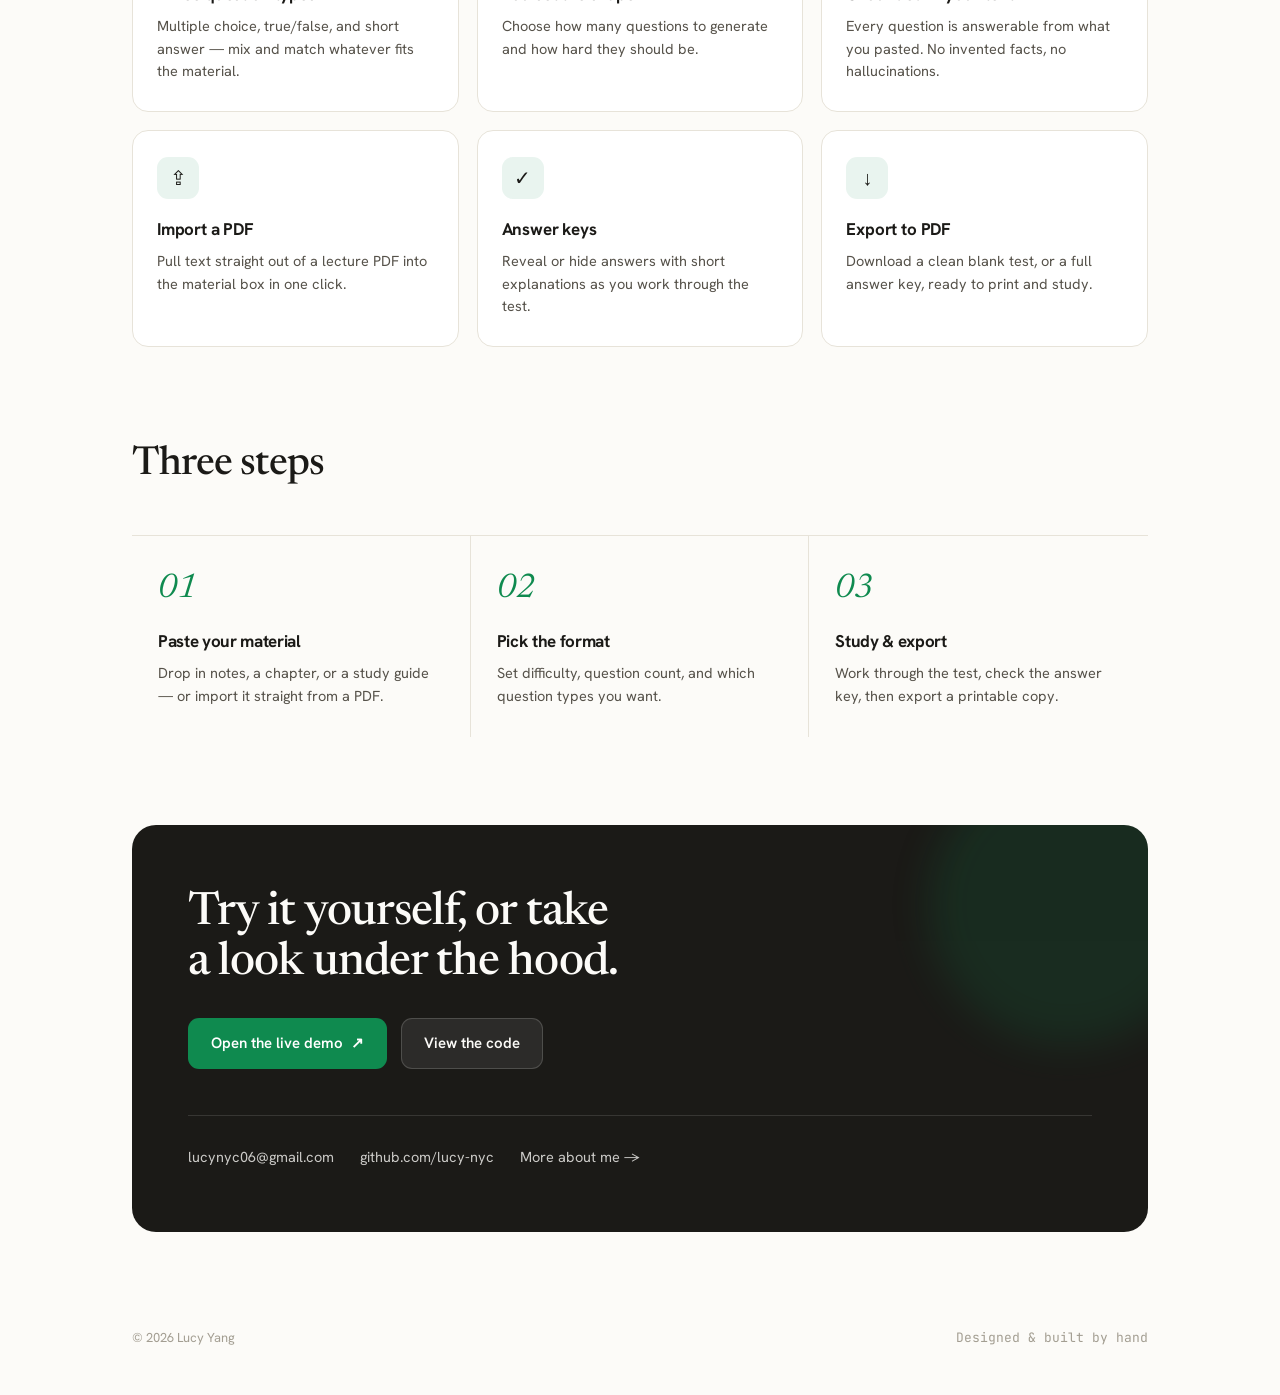
==== commit a0a2c206: "Update contact email in docs Replace placeholder email addresses with lucynyc06@gmail.com across doc" ====
--- a/docs/index.html
+++ b/docs/index.html
@@ -128,7 +128,7 @@
           <a class="btn" style="background:rgba(255,255,255,0.08);border:1px solid rgba(255,255,255,0.16);color:var(--bg)" href="https://github.com/lucy-nyc/test-maker" target="_blank" rel="noopener">View the code</a>
         </div>
         <div style="display:flex;gap:26px;margin-top:46px;padding-top:30px;border-top:1px solid rgba(255,255,255,0.12);flex-wrap:wrap;font-size:14.5px;position:relative">
-          <a href="mailto:lucy@example.com" style="color:var(--bg);opacity:0.78">lucy@example.com</a>
+          <a href="mailto:lucynyc06@gmail.com" style="color:var(--bg);opacity:0.78">lucynyc06@gmail.com</a>
           <a href="https://github.com/lucy-nyc" target="_blank" rel="noopener" style="color:var(--bg);opacity:0.78">github.com/lucy-nyc</a>
           <a href="about.html" style="color:var(--bg);opacity:0.78">More about me →</a>
         </div>
